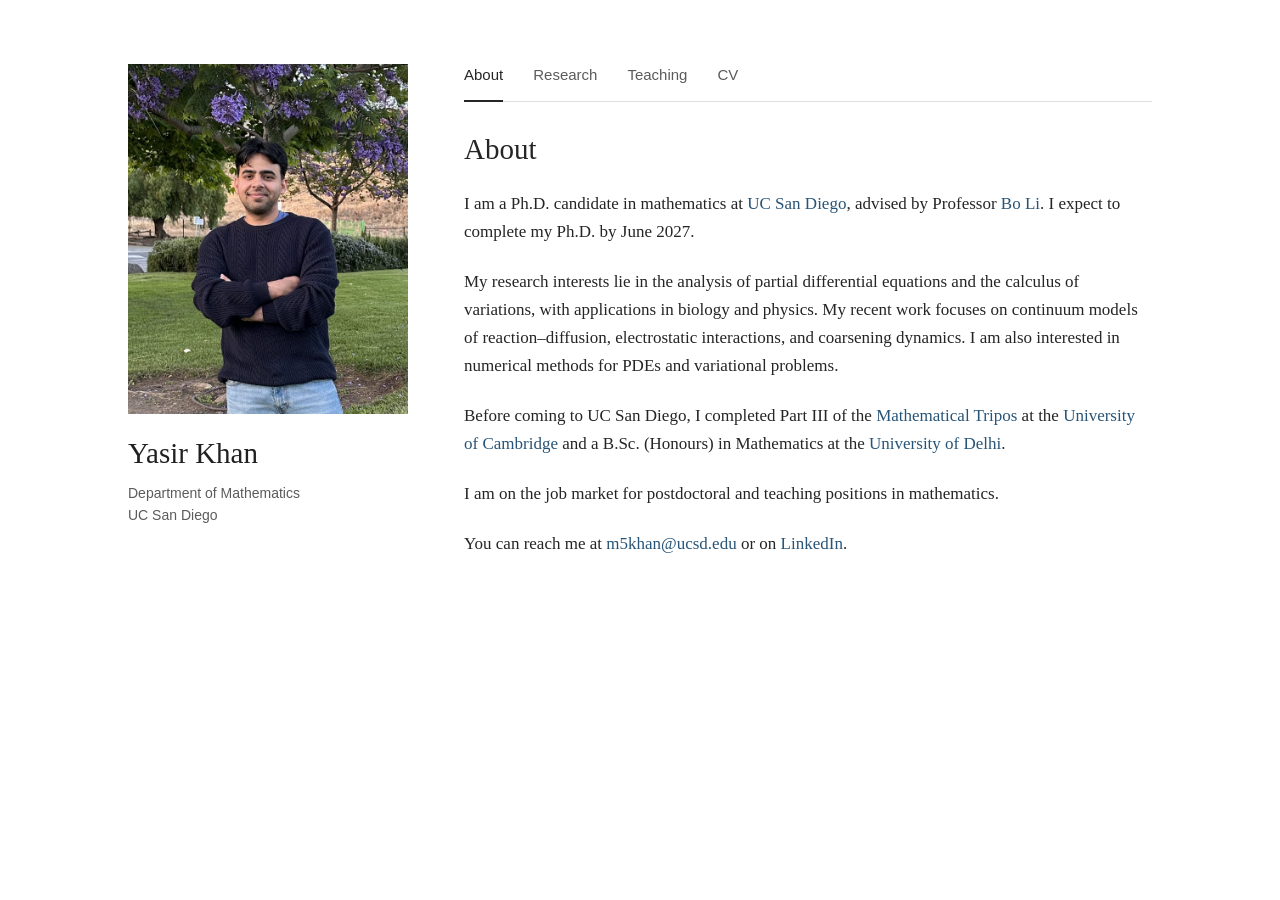
==== index.html @ 22a6390f "Update job-market wording and add LinkedIn contact" ====
<!doctype html>
<html lang="en">
<head>
<meta charset="utf-8">
<meta name="viewport" content="width=device-width, initial-scale=1">
<title>Yasir Khan | Mathematics</title>
<meta name="description" content="Yasir Khan, Ph.D. candidate in mathematics at UC San Diego. Publications, teaching, and curriculum vitae.">
<meta name="theme-color" content="#ffffff">
<meta property="og:title" content="Yasir Khan | Mathematics">
<meta property="og:description" content="Mathematics · UC San Diego">
<meta property="og:image" content="https://yasirferoz.github.io/yasir-khan.jpeg">
<link rel="icon" href="favicon.svg" type="image/svg+xml">
<link rel="stylesheet" href="style.css">
</head>
<body>
<a class="skip" href="#main">Skip to content</a>
<div class="site">
<header class="profile">
<div class="portrait-frame"><img class="portrait" src="yasir-khan.jpeg" width="1512" height="2016" alt="Yasir Khan standing beneath a flowering tree"></div>
<div class="profile-text">
<p class="name">Yasir Khan</p>
<p class="affiliation">Department of Mathematics<br>UC San Diego</p>
</div>
</header>
<div class="reading-column">
<nav aria-label="Main navigation"><a href="index.html" aria-current="page">About</a><a href="research.html">Research</a><a href="teaching.html">Teaching</a><a href="cv.pdf">CV<span class="sr-only"> (PDF)</span></a></nav>
<main id="main"><h1>About</h1>
<div class="biography">
<p>I am a Ph.D. candidate in mathematics at <a href="https://math.ucsd.edu/">UC San Diego</a>, advised by Professor <a href="https://mathweb.ucsd.edu/~bli/">Bo Li</a>. I expect to complete my Ph.D. by June 2027.</p>
<p>My research interests lie in the analysis of partial differential equations and the calculus of variations, with applications in biology and physics. My recent work focuses on continuum models of reaction–diffusion, electrostatic interactions, and coarsening dynamics. I am also interested in numerical methods for PDEs and variational problems.</p>
<p>Before coming to UC San Diego, I completed Part III of the <a href="https://www.maths.cam.ac.uk/postgrad/part-iii/prospective.html">Mathematical Tripos</a> at the <a href="https://www.cam.ac.uk/">University of Cambridge</a> and a B.Sc. (Honours) in Mathematics at the <a href="https://www.du.ac.in/">University of Delhi</a>.</p>
<p>I am on the job market for postdoctoral and teaching positions in mathematics.</p>
<p>You can reach me at <a href="mailto:m5khan@ucsd.edu">m5khan@ucsd.edu</a> or on <a href="https://www.linkedin.com/in/yasir101">LinkedIn</a>.</p>
</div></main>
</div>
</div>
</body>
</html>
---- style.css ----
:root {
  color-scheme: light;
  --ink: #252525;
  --secondary: #5b5b5b;
  --link: #285477;
  --line: #dedede;
  --body: Georgia, 'Times New Roman', serif;
  --sans: -apple-system, BlinkMacSystemFont, 'Segoe UI', Arial, sans-serif;
}
* { box-sizing: border-box; }
html { scroll-padding-top: 28px; }
body { margin: 0; color: var(--ink); background: #fff; font: 17px/1.65 var(--body); -webkit-font-smoothing: antialiased; }
a { color: var(--link); text-decoration: none; }
a:hover { text-decoration: underline; text-underline-offset: 3px; }
a:focus-visible { outline: 2px solid var(--link); outline-offset: 5px; }
.site { display: grid; grid-template-columns: 280px minmax(0, 1fr); column-gap: 56px; max-width: 1104px; margin: 64px auto 80px; padding: 0 40px; }
.profile { align-self: start; position: sticky; top: 40px; }
.portrait-frame { position: relative; overflow: hidden; width: 280px; max-width: 100%; aspect-ratio: 4 / 5; }
/* Upper-body framing with flowering branches: x=400, y=610, w=660, h=825. */
.portrait { position: absolute; display: block; width: 229.090909%; max-width: none; height: auto; left: -60.606061%; top: -73.939394%; }
.name { margin: 22px 0 11px; font: 29px/1.2 var(--body); color: #202020; }
.affiliation { font: 14px/1.6 var(--sans); color: var(--secondary); margin: 0 0 16px; }
.email { font: 14px/1.5 var(--sans); }
.reading-column { min-width: 0; }
nav { display: flex; flex-wrap: wrap; gap: 30px; border-bottom: 1px solid var(--line); font: 15px/1.5 var(--sans); }
nav a { display: inline-block; padding: 0 0 13px; color: var(--secondary); }
nav a[aria-current="page"] { color: var(--ink); border-bottom: 2px solid var(--ink); margin-bottom: -1px; }
nav a:hover { color: var(--ink); text-decoration: none; }
main { padding-top: 29px; }
h1 { font: 29px/1.25 var(--body); margin: 0 0 23px; }
h2 { font: 18px/1.4 var(--sans); font-weight: 500; margin: 0 0 18px; }
p { margin: 0 0 19px; }
.biography p { margin-bottom: 22px; }
section + section { margin-top: 34px; }
.papers { padding: 0 0 0 25px; margin: 0; }
.papers li { padding-left: 7px; margin: 0 0 22px; }
.papers li::marker { font-size: 14px; color: var(--secondary); }
.paper-title { line-height: 1.45; margin: 0 0 5px; }
.paper-details, .course-term { font-size: 15px; line-height: 1.55; color: var(--secondary); }
.paper-details { margin: 0; }
.paper-details a { white-space: nowrap; }
.talks { list-style: none; margin: 0; padding: 0; }
.talks li { margin: 0 0 21px; }
.talks p { margin: 0 0 5px; }
.courses { border-collapse: collapse; width: 100%; font-size: 15px; line-height: 1.5; }
.courses th { text-align: left; font: 13px/1.5 var(--sans); font-weight: 500; color: var(--secondary); padding: 0 0 10px; border-bottom: 1px solid var(--line); }
.courses td { padding: 12px 0; vertical-align: top; border-bottom: 1px solid #ececec; }
.courses th:first-child, .courses td:first-child { width: 60%; padding-right: 22px; }
.courses td:last-child { color: var(--secondary); }
.courses tr:last-child td { border-bottom: 0; }
sup { font-size: .7em; line-height: 0; }
.overline { text-decoration: overline; }
.skip { position: absolute; left: 12px; top: -100px; background: #fff; padding: 8px 12px; z-index: 10; }
.skip:focus { top: 12px; }
.sr-only { position: absolute; width: 1px; height: 1px; padding: 0; margin: -1px; overflow: hidden; clip-path: inset(50%); white-space: nowrap; border: 0; }
@media (max-width: 800px) {
  .site { grid-template-columns: 200px minmax(0, 1fr); column-gap: 32px; padding: 0 28px; margin-top: 44px; }
  .portrait-frame { width: 200px; }
  .name { font-size: 27px; }
  .affiliation, .email { font-size: 13px; }
  nav { gap: 24px; }
}
@media (max-width: 640px) {
  body { font-size: 16px; line-height: 1.65; }
  .site { display: block; margin: 28px auto 48px; padding: 0 24px; }
  .profile { position: static; display: flex; align-items: center; gap: 20px; margin-bottom: 30px; }
  .portrait-frame { width: 42%; flex: 0 0 42%; }
  .name { margin: 0 0 9px; font-size: 27px; }
  .affiliation { margin-bottom: 9px; }
  nav { gap: 27px; font-size: 14px; }
  nav a { padding-bottom: 11px; }
  main { padding-top: 25px; }
  h1 { font-size: 27px; margin-bottom: 20px; }
  h2 { font-size: 17px; }
  .papers { padding-left: 21px; }
  .papers li { padding-left: 5px; }
  .courses { font-size: 14px; }
  .courses th:first-child, .courses td:first-child { width: 58%; padding-right: 17px; }
}
@media (max-width: 360px) {
  .site { padding: 0 18px; }
  .profile { gap: 16px; }
  .name { font-size: 24px; }
}
@media print {
  .site { margin: 0; max-width: none; padding: 0; grid-template-columns: 170px minmax(0, 1fr); gap: 32px; }
  .profile { position: static; }
  .portrait-frame { width: 130px; }
  nav, .skip { display: none; }
  main { padding-top: 0; }
  .papers li, .talks li, tr { break-inside: avoid; }
}
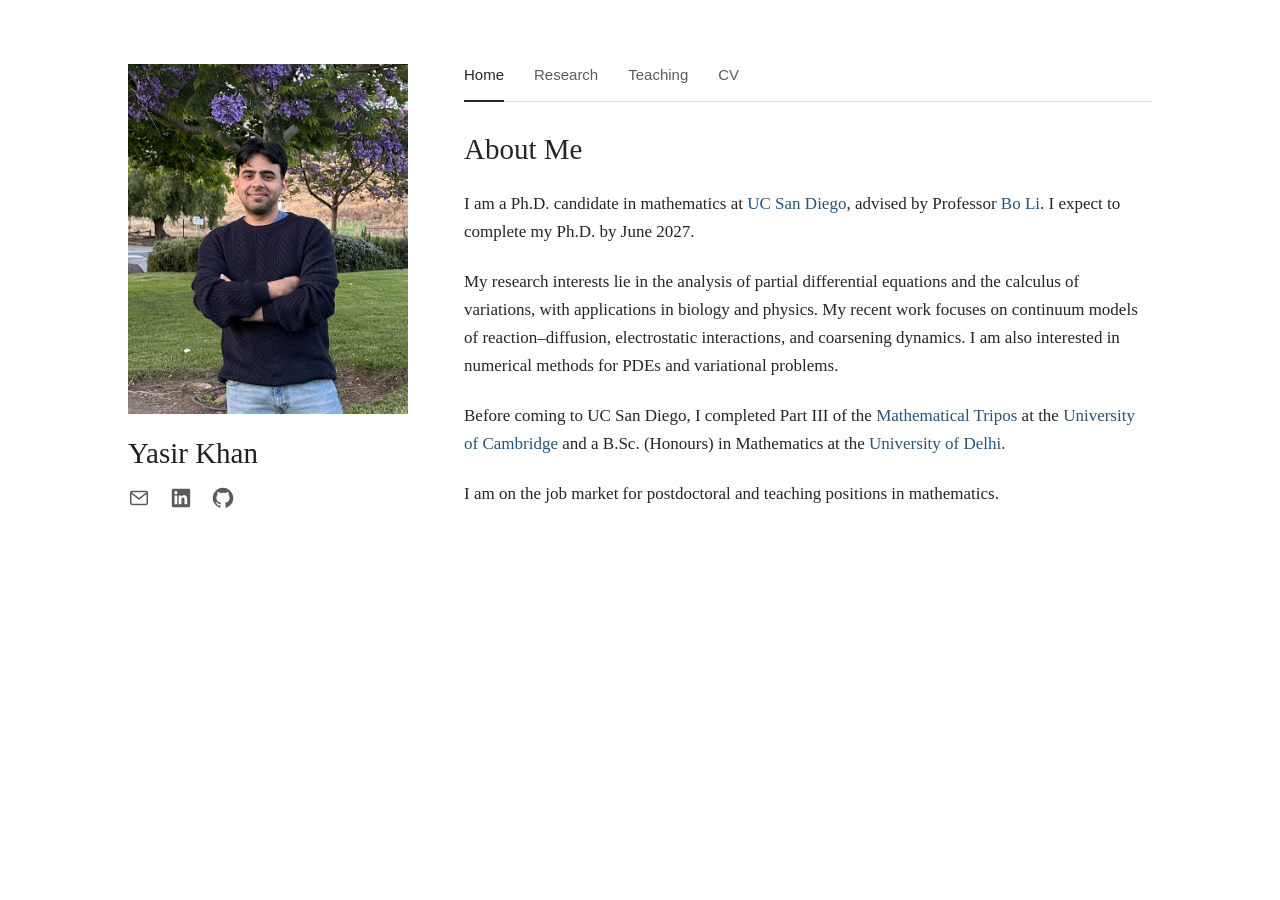
==== commit b476333d: "Move contact links beneath name and rename Home" ====
--- a/index.html
+++ b/index.html
@@ -19,18 +19,21 @@
 <div class="portrait-frame"><img class="portrait" src="yasir-khan.jpeg" width="1512" height="2016" alt="Yasir Khan standing beneath a flowering tree"></div>
 <div class="profile-text">
 <p class="name">Yasir Khan</p>
-<p class="affiliation">Department of Mathematics<br>UC San Diego</p>
+<div class="profile-links" role="group" aria-label="Contact and profiles">
+<a href="mailto:m5khan@ucsd.edu" aria-label="Email" title="Email: m5khan@ucsd.edu"><svg viewBox="0 0 24 24" width="22" height="22" fill="none" stroke="currentColor" stroke-width="1.7" stroke-linecap="round" stroke-linejoin="round" aria-hidden="true" focusable="false"><rect x="3" y="5" width="18" height="14" rx="1.5"/><path d="m3 6 9 7 9-7"/></svg></a>
+<a href="https://www.linkedin.com/in/yasir101" aria-label="LinkedIn" title="LinkedIn"><svg viewBox="0 0 24 24" width="22" height="22" fill="currentColor" aria-hidden="true" focusable="false"><path d="M20.45 2H3.55C2.69 2 2 2.68 2 3.52v16.96c0 .84.69 1.52 1.55 1.52h16.9c.86 0 1.55-.68 1.55-1.52V3.52c0-.84-.69-1.52-1.55-1.52ZM7.93 18.75H4.98V9.2h2.95v9.55ZM6.46 7.9a1.71 1.71 0 1 1 0-3.42 1.71 1.71 0 0 1 0 3.42Zm12.29 10.85H15.8V14.1c0-1.11-.02-2.54-1.55-2.54-1.55 0-1.79 1.21-1.79 2.46v4.73H9.51V9.2h2.83v1.3h.04c.39-.74 1.36-1.52 2.8-1.52 2.99 0 3.57 1.97 3.57 4.53v5.24Z"/></svg></a>
+<a href="https://github.com/yasirferoz" aria-label="GitHub" title="GitHub"><svg viewBox="0 0 24 24" width="22" height="22" fill="currentColor" aria-hidden="true" focusable="false"><path d="M12 .75a11.25 11.25 0 0 0-3.56 21.92c.56.1.77-.24.77-.54v-2.1c-3.13.68-3.79-1.33-3.79-1.33-.51-1.3-1.25-1.65-1.25-1.65-1.02-.7.08-.69.08-.69 1.13.08 1.72 1.16 1.72 1.16 1 1.72 2.64 1.22 3.28.93.1-.73.39-1.22.71-1.5-2.5-.28-5.13-1.25-5.13-5.56 0-1.23.44-2.23 1.16-3.02-.12-.29-.5-1.43.11-2.98 0 0 .95-.3 3.09 1.15a10.75 10.75 0 0 1 5.62 0c2.15-1.45 3.09-1.15 3.09-1.15.61 1.55.23 2.69.11 2.98.72.79 1.16 1.79 1.16 3.02 0 4.32-2.63 5.28-5.14 5.56.4.35.76 1.03.76 2.08v3.1c0 .3.2.65.77.54A11.25 11.25 0 0 0 12 .75Z"/></svg></a>
+</div>
 </div>
 </header>
 <div class="reading-column">
-<nav aria-label="Main navigation"><a href="index.html" aria-current="page">About</a><a href="research.html">Research</a><a href="teaching.html">Teaching</a><a href="cv.pdf">CV<span class="sr-only"> (PDF)</span></a></nav>
-<main id="main"><h1>About</h1>
+<nav aria-label="Main navigation"><a href="index.html" aria-current="page">Home</a><a href="research.html">Research</a><a href="teaching.html">Teaching</a><a href="cv.pdf">CV<span class="sr-only"> (PDF)</span></a></nav>
+<main id="main"><h1>About Me</h1>
 <div class="biography">
 <p>I am a Ph.D. candidate in mathematics at <a href="https://math.ucsd.edu/">UC San Diego</a>, advised by Professor <a href="https://mathweb.ucsd.edu/~bli/">Bo Li</a>. I expect to complete my Ph.D. by June 2027.</p>
 <p>My research interests lie in the analysis of partial differential equations and the calculus of variations, with applications in biology and physics. My recent work focuses on continuum models of reaction–diffusion, electrostatic interactions, and coarsening dynamics. I am also interested in numerical methods for PDEs and variational problems.</p>
 <p>Before coming to UC San Diego, I completed Part III of the <a href="https://www.maths.cam.ac.uk/postgrad/part-iii/prospective.html">Mathematical Tripos</a> at the <a href="https://www.cam.ac.uk/">University of Cambridge</a> and a B.Sc. (Honours) in Mathematics at the <a href="https://www.du.ac.in/">University of Delhi</a>.</p>
 <p>I am on the job market for postdoctoral and teaching positions in mathematics.</p>
-<p>You can reach me at <a href="mailto:m5khan@ucsd.edu">m5khan@ucsd.edu</a> or on <a href="https://www.linkedin.com/in/yasir101">LinkedIn</a>.</p>
 </div></main>
 </div>
 </div>
--- a/style.css
+++ b/style.css
@@ -19,8 +19,10 @@
 /* Upper-body framing with flowering branches: x=400, y=610, w=660, h=825. */
 .portrait { position: absolute; display: block; width: 229.090909%; max-width: none; height: auto; left: -60.606061%; top: -73.939394%; }
 .name { margin: 22px 0 11px; font: 29px/1.2 var(--body); color: #202020; }
-.affiliation { font: 14px/1.6 var(--sans); color: var(--secondary); margin: 0 0 16px; }
-.email { font: 14px/1.5 var(--sans); }
+.profile-links { display: flex; align-items: center; gap: 10px; margin-left: -5px; }
+.profile-links a { display: inline-flex; align-items: center; justify-content: center; width: 32px; height: 32px; color: var(--secondary); }
+.profile-links a:hover { color: var(--link); text-decoration: none; }
+.profile-links svg { display: block; flex: none; }
 .reading-column { min-width: 0; }
 nav { display: flex; flex-wrap: wrap; gap: 30px; border-bottom: 1px solid var(--line); font: 15px/1.5 var(--sans); }
 nav a { display: inline-block; padding: 0 0 13px; color: var(--secondary); }
@@ -57,7 +59,6 @@
   .site { grid-template-columns: 200px minmax(0, 1fr); column-gap: 32px; padding: 0 28px; margin-top: 44px; }
   .portrait-frame { width: 200px; }
   .name { font-size: 27px; }
-  .affiliation, .email { font-size: 13px; }
   nav { gap: 24px; }
 }
 @media (max-width: 640px) {
@@ -66,7 +67,6 @@
   .profile { position: static; display: flex; align-items: center; gap: 20px; margin-bottom: 30px; }
   .portrait-frame { width: 42%; flex: 0 0 42%; }
   .name { margin: 0 0 9px; font-size: 27px; }
-  .affiliation { margin-bottom: 9px; }
   nav { gap: 27px; font-size: 14px; }
   nav a { padding-bottom: 11px; }
   main { padding-top: 25px; }
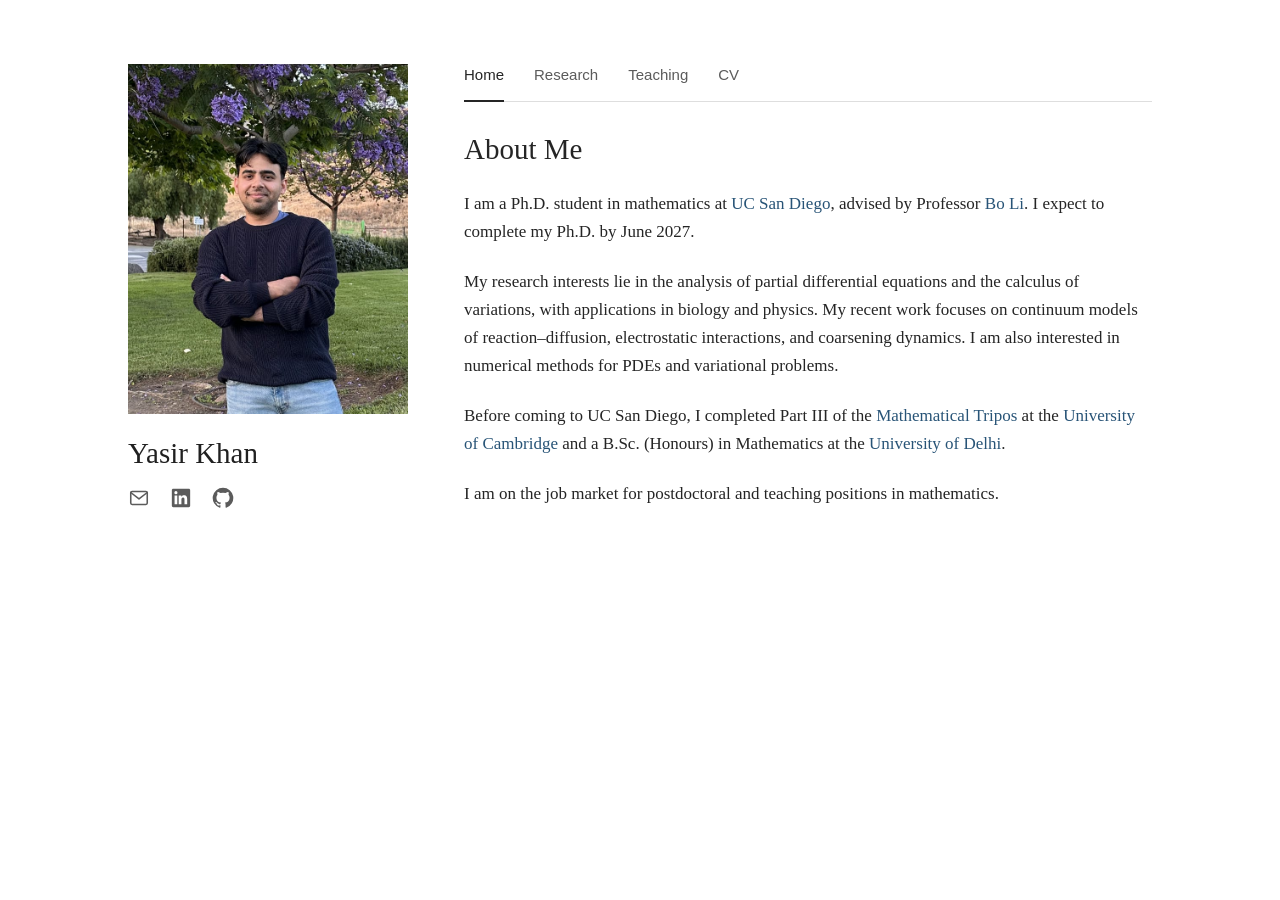
==== commit 63955694: "Use Ph.D. student in homepage introduction" ====
--- a/index.html
+++ b/index.html
@@ -10,7 +10,7 @@
 <meta property="og:description" content="Mathematics · UC San Diego">
 <meta property="og:image" content="https://yasirferoz.github.io/yasir-khan.jpeg">
 <link rel="icon" href="favicon.svg" type="image/svg+xml">
-<link rel="stylesheet" href="style.css">
+<link rel="stylesheet" href="style.css?v=2">
 </head>
 <body>
 <a class="skip" href="#main">Skip to content</a>
@@ -30,7 +30,7 @@
 <nav aria-label="Main navigation"><a href="index.html" aria-current="page">Home</a><a href="research.html">Research</a><a href="teaching.html">Teaching</a><a href="cv.pdf">CV<span class="sr-only"> (PDF)</span></a></nav>
 <main id="main"><h1>About Me</h1>
 <div class="biography">
-<p>I am a Ph.D. candidate in mathematics at <a href="https://math.ucsd.edu/">UC San Diego</a>, advised by Professor <a href="https://mathweb.ucsd.edu/~bli/">Bo Li</a>. I expect to complete my Ph.D. by June 2027.</p>
+<p>I am a Ph.D. student in mathematics at <a href="https://math.ucsd.edu/">UC San Diego</a>, advised by Professor <a href="https://mathweb.ucsd.edu/~bli/">Bo Li</a>. I expect to complete my Ph.D. by June 2027.</p>
 <p>My research interests lie in the analysis of partial differential equations and the calculus of variations, with applications in biology and physics. My recent work focuses on continuum models of reaction–diffusion, electrostatic interactions, and coarsening dynamics. I am also interested in numerical methods for PDEs and variational problems.</p>
 <p>Before coming to UC San Diego, I completed Part III of the <a href="https://www.maths.cam.ac.uk/postgrad/part-iii/prospective.html">Mathematical Tripos</a> at the <a href="https://www.cam.ac.uk/">University of Cambridge</a> and a B.Sc. (Honours) in Mathematics at the <a href="https://www.du.ac.in/">University of Delhi</a>.</p>
 <p>I am on the job market for postdoctoral and teaching positions in mathematics.</p>
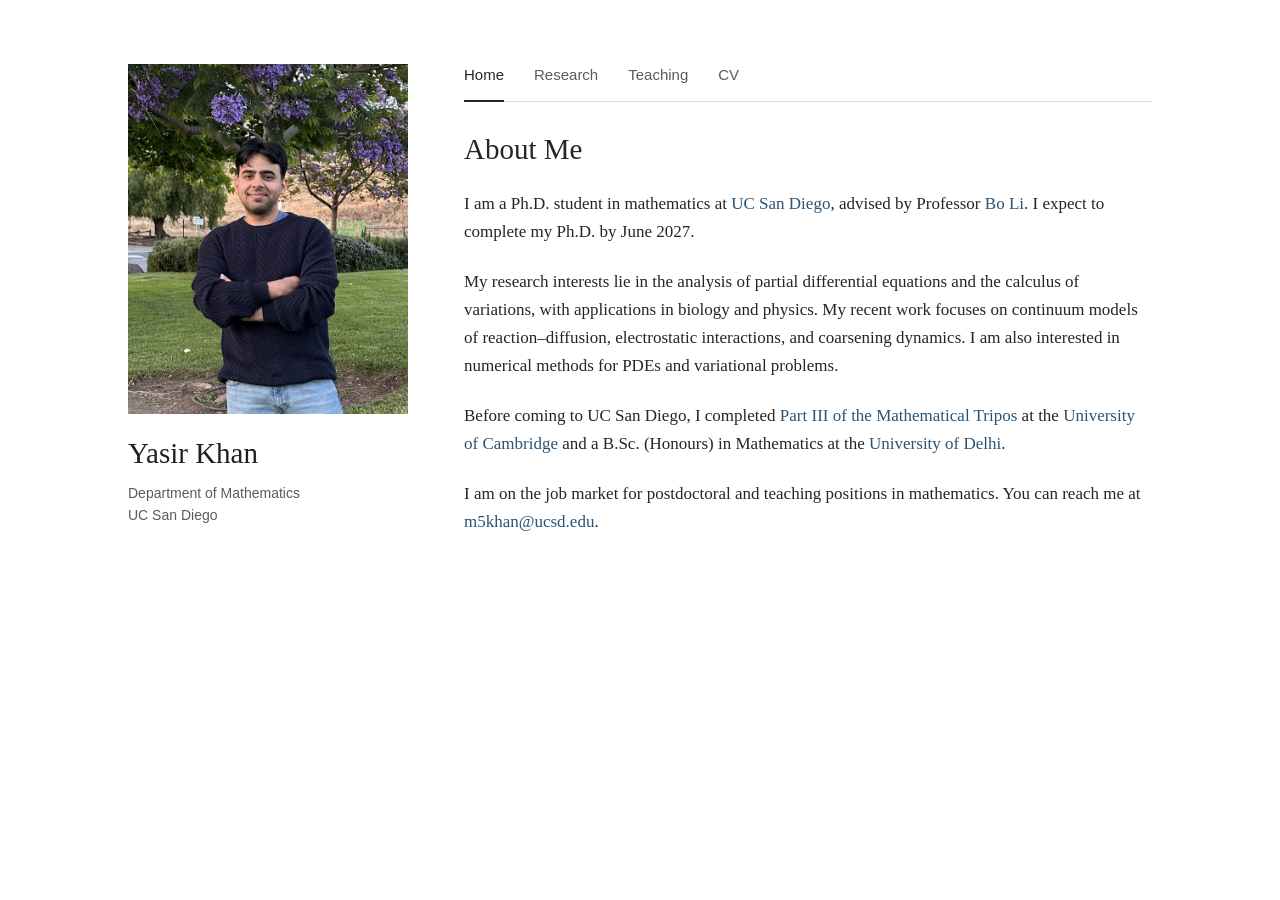
==== commit 95e09773: "Restore affiliation, move email, and link full Part III title" ====
--- a/index.html
+++ b/index.html
@@ -10,7 +10,7 @@
 <meta property="og:description" content="Mathematics · UC San Diego">
 <meta property="og:image" content="https://yasirferoz.github.io/yasir-khan.jpeg">
 <link rel="icon" href="favicon.svg" type="image/svg+xml">
-<link rel="stylesheet" href="style.css?v=2">
+<link rel="stylesheet" href="style.css?v=3">
 </head>
 <body>
 <a class="skip" href="#main">Skip to content</a>
@@ -19,11 +19,7 @@
 <div class="portrait-frame"><img class="portrait" src="yasir-khan.jpeg" width="1512" height="2016" alt="Yasir Khan standing beneath a flowering tree"></div>
 <div class="profile-text">
 <p class="name">Yasir Khan</p>
-<div class="profile-links" role="group" aria-label="Contact and profiles">
-<a href="mailto:m5khan@ucsd.edu" aria-label="Email" title="Email: m5khan@ucsd.edu"><svg viewBox="0 0 24 24" width="22" height="22" fill="none" stroke="currentColor" stroke-width="1.7" stroke-linecap="round" stroke-linejoin="round" aria-hidden="true" focusable="false"><rect x="3" y="5" width="18" height="14" rx="1.5"/><path d="m3 6 9 7 9-7"/></svg></a>
-<a href="https://www.linkedin.com/in/yasir101" aria-label="LinkedIn" title="LinkedIn"><svg viewBox="0 0 24 24" width="22" height="22" fill="currentColor" aria-hidden="true" focusable="false"><path d="M20.45 2H3.55C2.69 2 2 2.68 2 3.52v16.96c0 .84.69 1.52 1.55 1.52h16.9c.86 0 1.55-.68 1.55-1.52V3.52c0-.84-.69-1.52-1.55-1.52ZM7.93 18.75H4.98V9.2h2.95v9.55ZM6.46 7.9a1.71 1.71 0 1 1 0-3.42 1.71 1.71 0 0 1 0 3.42Zm12.29 10.85H15.8V14.1c0-1.11-.02-2.54-1.55-2.54-1.55 0-1.79 1.21-1.79 2.46v4.73H9.51V9.2h2.83v1.3h.04c.39-.74 1.36-1.52 2.8-1.52 2.99 0 3.57 1.97 3.57 4.53v5.24Z"/></svg></a>
-<a href="https://github.com/yasirferoz" aria-label="GitHub" title="GitHub"><svg viewBox="0 0 24 24" width="22" height="22" fill="currentColor" aria-hidden="true" focusable="false"><path d="M12 .75a11.25 11.25 0 0 0-3.56 21.92c.56.1.77-.24.77-.54v-2.1c-3.13.68-3.79-1.33-3.79-1.33-.51-1.3-1.25-1.65-1.25-1.65-1.02-.7.08-.69.08-.69 1.13.08 1.72 1.16 1.72 1.16 1 1.72 2.64 1.22 3.28.93.1-.73.39-1.22.71-1.5-2.5-.28-5.13-1.25-5.13-5.56 0-1.23.44-2.23 1.16-3.02-.12-.29-.5-1.43.11-2.98 0 0 .95-.3 3.09 1.15a10.75 10.75 0 0 1 5.62 0c2.15-1.45 3.09-1.15 3.09-1.15.61 1.55.23 2.69.11 2.98.72.79 1.16 1.79 1.16 3.02 0 4.32-2.63 5.28-5.14 5.56.4.35.76 1.03.76 2.08v3.1c0 .3.2.65.77.54A11.25 11.25 0 0 0 12 .75Z"/></svg></a>
-</div>
+<p class="affiliation">Department of Mathematics<br>UC San Diego</p>
 </div>
 </header>
 <div class="reading-column">
@@ -32,8 +28,8 @@
 <div class="biography">
 <p>I am a Ph.D. student in mathematics at <a href="https://math.ucsd.edu/">UC San Diego</a>, advised by Professor <a href="https://mathweb.ucsd.edu/~bli/">Bo Li</a>. I expect to complete my Ph.D. by June 2027.</p>
 <p>My research interests lie in the analysis of partial differential equations and the calculus of variations, with applications in biology and physics. My recent work focuses on continuum models of reaction–diffusion, electrostatic interactions, and coarsening dynamics. I am also interested in numerical methods for PDEs and variational problems.</p>
-<p>Before coming to UC San Diego, I completed Part III of the <a href="https://www.maths.cam.ac.uk/postgrad/part-iii/prospective.html">Mathematical Tripos</a> at the <a href="https://www.cam.ac.uk/">University of Cambridge</a> and a B.Sc. (Honours) in Mathematics at the <a href="https://www.du.ac.in/">University of Delhi</a>.</p>
-<p>I am on the job market for postdoctoral and teaching positions in mathematics.</p>
+<p>Before coming to UC San Diego, I completed <a href="https://www.maths.cam.ac.uk/postgrad/part-iii/prospective.html">Part III of the Mathematical Tripos</a> at the <a href="https://www.cam.ac.uk/">University of Cambridge</a> and a B.Sc. (Honours) in Mathematics at the <a href="https://www.du.ac.in/">University of Delhi</a>.</p>
+<p>I am on the job market for postdoctoral and teaching positions in mathematics. You can reach me at <a href="mailto:m5khan@ucsd.edu">m5khan@ucsd.edu</a>.</p>
 </div></main>
 </div>
 </div>
--- a/style.css
+++ b/style.css
@@ -19,10 +19,7 @@
 /* Upper-body framing with flowering branches: x=400, y=610, w=660, h=825. */
 .portrait { position: absolute; display: block; width: 229.090909%; max-width: none; height: auto; left: -60.606061%; top: -73.939394%; }
 .name { margin: 22px 0 11px; font: 29px/1.2 var(--body); color: #202020; }
-.profile-links { display: flex; align-items: center; gap: 10px; margin-left: -5px; }
-.profile-links a { display: inline-flex; align-items: center; justify-content: center; width: 32px; height: 32px; color: var(--secondary); }
-.profile-links a:hover { color: var(--link); text-decoration: none; }
-.profile-links svg { display: block; flex: none; }
+.affiliation { font: 14px/1.6 var(--sans); color: var(--secondary); margin: 0 0 16px; }
 .reading-column { min-width: 0; }
 nav { display: flex; flex-wrap: wrap; gap: 30px; border-bottom: 1px solid var(--line); font: 15px/1.5 var(--sans); }
 nav a { display: inline-block; padding: 0 0 13px; color: var(--secondary); }
@@ -59,6 +56,7 @@
   .site { grid-template-columns: 200px minmax(0, 1fr); column-gap: 32px; padding: 0 28px; margin-top: 44px; }
   .portrait-frame { width: 200px; }
   .name { font-size: 27px; }
+  .affiliation { font-size: 13px; }
   nav { gap: 24px; }
 }
 @media (max-width: 640px) {
@@ -67,6 +65,7 @@
   .profile { position: static; display: flex; align-items: center; gap: 20px; margin-bottom: 30px; }
   .portrait-frame { width: 42%; flex: 0 0 42%; }
   .name { margin: 0 0 9px; font-size: 27px; }
+  .affiliation { margin-bottom: 9px; }
   nav { gap: 27px; font-size: 14px; }
   nav a { padding-bottom: 11px; }
   main { padding-top: 25px; }
